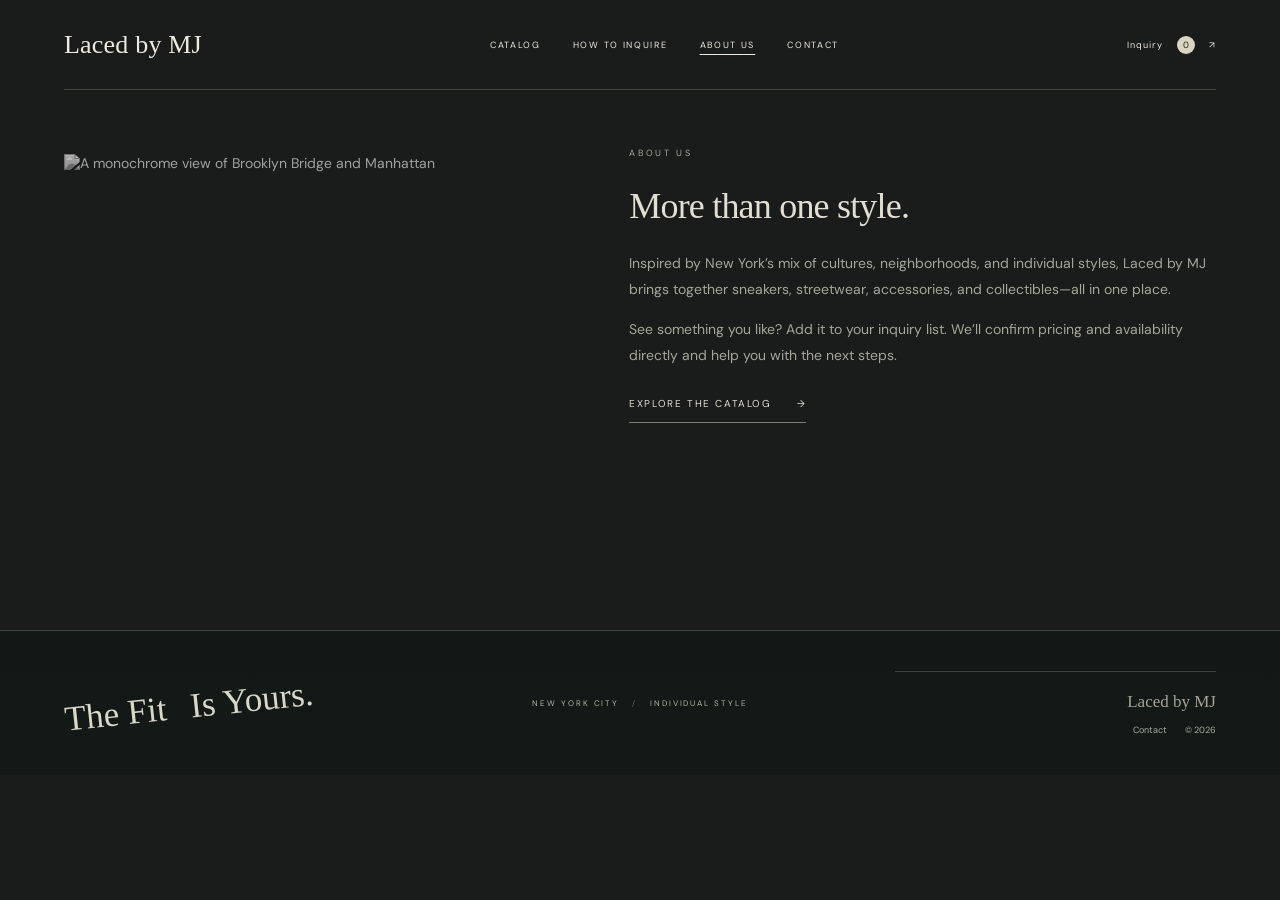
==== about.html @ bb08849c "Add Laced by MJ multi-page catalog site Co-Authored-By: Claude Sonnet 5.5 <noreply@anthropic.com> Cl" ====
<!doctype html>
<html lang="en">
<head>
<meta charset="utf-8">
<meta name="viewport" content="width=device-width,initial-scale=1">
<title>Laced by MJ — About us</title>
<meta name="description" content="Inspired by New York's mix of cultures, neighborhoods and individual styles, Laced by MJ brings sneakers, streetwear, accessories and collectibles together in one place.">
<link rel="stylesheet" href="style.css">
<link rel="stylesheet" href="gotham.css">
<link rel="stylesheet" href="pages.css">
</head>
<body data-page="about">
<main id="main" class="inner">
  <section class="about" id="about">
    <img class="about-photo" src="https://laced-by-mj.yummydream.chatgpt.site/images/nyc-skyline.jpg" alt="A monochrome view of Brooklyn Bridge and Manhattan">
    <div class="about-story">
      <p class="eyebrow">ABOUT US</p>
      <h2>More than one style.</h2>
      <p>Inspired by New York’s mix of cultures, neighborhoods, and individual styles, Laced by MJ brings together sneakers, streetwear, accessories, and collectibles—all in one place.</p>
      <p>See something you like? Add it to your inquiry list. We’ll confirm pricing and availability directly and help you with the next steps.</p>
      <a class="text-link" href="catalog.html" style="margin-top:14px">Explore the catalog <span>→</span></a>
    </div>
  </section>
</main>
<script src="site.js"></script>
</body>
</html>
---- style.css ----
@import url('https://fonts.googleapis.com/css2?family=DM+Sans:wght@400;500;600;700&family=Space+Grotesk:wght@400;500;600;700&display=swap');
:root{--ink:#20221f;--muted:#71756e;--paper:#f8f8f4;--line:#e1e3da;--lime:#d8f36a;--white:#fff}*{box-sizing:border-box}html{scroll-behavior:smooth;scroll-padding-top:100px}body{margin:0;background:var(--paper);color:var(--ink);font-family:'DM Sans',Arial,sans-serif;font-size:14px}h1,h2,h3,p{margin:0}button,input,select,textarea{font:inherit}button,a,input,select,textarea{-webkit-tap-highlight-color:transparent}button,a{touch-action:manipulation}button{cursor:pointer}a{color:inherit;text-decoration:none}button{color:inherit}button:disabled{cursor:default;opacity:.55}button:focus-visible,a:focus-visible,input:focus-visible,select:focus-visible,textarea:focus-visible{outline:3px solid #597713;outline-offset:4px}button{background:none;border:none}img{max-width:100%;display:block}button:hover,a:hover{transition:background .18s,color .18s}.announcement{background:var(--ink);color:#fff;text-align:center;padding:11px 20px;font-size:10px;letter-spacing:1.8px}.announcement span{color:var(--lime);margin-left:26px;letter-spacing:.5px}header{height:95px;display:flex;align-items:center;justify-content:space-between;gap:24px;margin:0 5%;border-bottom:1px solid var(--line)}.logo{font-size:30px;font-weight:900;letter-spacing:-1.8px;font-style:italic;white-space:nowrap}.logo span{font-size:12px;vertical-align:top;letter-spacing:0;margin:4px 0 0 3px;display:inline-block}nav{display:flex;gap:34px;font-size:13px}nav a:hover{text-decoration:underline;text-underline-offset:5px}.bag{border:1px solid var(--ink);border-radius:5px;display:flex;align-items:center;gap:14px;padding:12px 16px;font-size:12px;font-weight:600}.bag:hover{background:var(--lime)}#bag-count{font-size:10px;background:var(--ink);color:white;min-width:20px;height:20px;display:grid;place-items:center;border-radius:50%}.hero{display:grid;grid-template-columns:1fr 1fr;min-height:535px;margin:0 5%;padding:36px 0 38px;gap:36px}.hero-copy{padding:30px 0 0 8px;display:flex;flex-direction:column;align-items:flex-start}.eyebrow{font-size:10px;font-weight:600;letter-spacing:1.6px;line-height:1.6}.dot{height:6px;width:6px;display:inline-block;background:#6d8d26;border-radius:50%;margin:0 6px 1px 0}h1{font-family:'Space Grotesk',Arial,sans-serif;font-size:clamp(62px,7.3vw,110px);font-weight:600;letter-spacing:-6px;line-height:.99;margin:24px 0 23px}h1 em{font-family:Georgia,serif;font-weight:400;letter-spacing:-5px}.hero-desc{font-size:15px;line-height:1.7;color:#65695f}.button{display:flex;align-items:center;justify-content:space-between;gap:36px;border-radius:4px;padding:16px 22px;font-size:12px;font-weight:600;min-height:48px;transition:transform .18s}.button:hover{transform:translateY(-2px)}.button span{font-size:18px;font-weight:400}.dark{background:var(--ink);color:white}.dark:hover{background:#3f4731}.outline{border:1px solid var(--ink);background:transparent}.outline:hover{background:var(--lime)}.hero-copy>.button{margin-top:28px}.hero-foot{font-size:8px;letter-spacing:1px;margin-top:36px;color:var(--muted)}.hero-art{position:relative;overflow:hidden;background:#e8eadf;border-radius:8px;min-height:460px}.art-label{position:absolute;top:24px;left:24px;font-size:9px;letter-spacing:1.6px;z-index:1}.art-type{position:absolute;top:77px;left:24px;font-family:'Space Grotesk',Arial,sans-serif;font-size:clamp(58px,7.8vw,116px);font-weight:700;line-height:.9;letter-spacing:-6px;color:#cfd4c2;transform:rotate(-6deg)}#hero-shoe{position:absolute;width:94%;height:76%;object-fit:contain;inset:11% 3% auto;mix-blend-mode:multiply;transform:rotate(-16deg);filter:drop-shadow(0 25px 14px #0002)}.art-sticker{background:var(--lime);width:95px;height:95px;display:grid;place-content:center;position:absolute;right:25px;top:32px;border-radius:50%;font-size:11px;font-weight:700;text-align:center;line-height:1.3;transform:rotate(12deg)}.art-bottom{position:absolute;bottom:20px;left:24px;right:24px;display:flex;align-items:center;justify-content:space-between;gap:18px;font-size:11px}.art-bottom a{width:38px;height:38px;border:1px solid #999f8d;display:grid;place-items:center;border-radius:50%;font-size:20px}.brand-strip{margin:0 5%;border-top:1px solid var(--line);border-bottom:1px solid var(--line);display:flex;justify-content:space-around;align-items:center;padding:29px 0;gap:18px}.brand-strip button{font-family:'Space Grotesk',Arial,sans-serif;font-size:20px;letter-spacing:-1px;font-weight:700;color:#6d7167}.brand-strip button:hover{color:var(--ink)}.brand-strip button:nth-child(2),.brand-strip button:nth-child(3){font-style:italic;font-size:25px}.catalog{padding:72px 5% 60px}.section-head{display:flex;justify-content:space-between;align-items:flex-end;gap:20px;margin-bottom:28px}h2{font-family:'Space Grotesk',Arial,sans-serif;font-size:38px;line-height:1.12;letter-spacing:-1.8px;font-weight:500}.section-head h2{margin-top:10px}.period{color:#78982c}.section-head>p{font-size:12px;color:var(--muted);padding-bottom:5px}.search-row{display:flex;gap:24px;border-top:1px solid var(--line);border-bottom:1px solid var(--line);padding:18px 0;margin-bottom:24px}.search-wrap{display:flex;gap:12px;align-items:center;flex:1}.search-wrap input{width:100%;border:0;background:none;outline:none;padding:10px 4px;font-size:13px}.sort-label{display:flex;align-items:center;gap:10px;font-size:11px;color:var(--muted);white-space:nowrap}select{background:none;border:1px solid var(--line);padding:10px 12px;border-radius:4px;font-size:12px;color:var(--ink);max-width:100%}.sort-label select{border:0;font-weight:600}.catalog-layout{display:grid;grid-template-columns:180px 1fr;gap:34px}.filter-heading{display:flex;align-items:center;justify-content:space-between;margin:2px 0 28px}.filter-heading h3{font-size:14px}.filter-heading button{font-size:11px;color:var(--muted);text-decoration:underline;text-underline-offset:3px}fieldset{margin:0 0 25px;padding:0;border:0}legend{padding:0;margin:0 0 14px;font-size:12px;font-weight:700}.filter-options{display:grid;gap:10px}.filter-options label{display:flex;align-items:center;gap:8px;font-size:12px;color:#5d6258;cursor:pointer}.filter-options input{margin:0;width:14px;height:14px;accent-color:var(--ink)}.filter-options small{margin-left:auto;font-size:10px;color:#989c92}.size-label{font-size:12px;font-weight:700;display:block;margin:0 0 12px}#size-filter{width:100%}.filter-note{font-size:10px;color:var(--muted);line-height:1.7;margin-top:18px}.results-bar{display:flex;align-items:center;justify-content:space-between;gap:12px;min-height:24px;margin-bottom:16px;font-size:11px;color:var(--muted)}#active-filter{font-size:10px;color:var(--ink)}.grid{display:grid;grid-template-columns:repeat(3,minmax(0,1fr));gap:28px 20px}.card{min-width:0;display:flex;flex-direction:column}.product-image{position:relative;aspect-ratio:1.25;background:white;border-radius:6px;overflow:hidden;width:100%;padding:0;border:1px solid #eeefe9}.product-image img{width:100%;height:100%;object-fit:contain;padding:16px;transition:transform .3s}.product-image:hover img{transform:scale(1.07)}.image-tag{position:absolute;left:12px;top:12px;font-size:8px;background:var(--paper);border-radius:2px;padding:5px 7px;letter-spacing:.7px;z-index:1}.quick-arrow{position:absolute;bottom:12px;right:12px;background:var(--lime);width:28px;height:28px;border-radius:50%;display:grid;place-items:center;font-size:17px;opacity:0;transition:opacity .2s}.product-image:hover .quick-arrow{opacity:1}.card-meta{margin:14px 0 7px;display:flex;justify-content:space-between;gap:10px;font-size:9px;text-transform:uppercase;letter-spacing:.7px;color:var(--muted)}.card-title{font-size:13px;line-height:1.5;font-weight:600;text-align:left;padding:0;display:block}.card-title:hover{text-decoration:underline;text-underline-offset:3px}.card-sizes{font-size:10px;color:var(--muted);margin:7px 0 14px;line-height:1.6}.card-bottom{display:flex;align-items:center;justify-content:space-between;gap:10px;border-top:1px solid var(--line);padding-top:12px;margin-top:auto}.card-bottom span{font-size:10px;color:var(--muted)}.card-bottom button{font-size:11px;font-weight:600;padding:3px 0}.card-bottom button:hover{color:#678622}.no-photo{height:100%;display:flex;flex-direction:column;align-items:center;justify-content:center;color:#a5aa9a;gap:14px;background:#eff0e9}.no-photo b{font-family:'Space Grotesk',Arial,sans-serif;letter-spacing:-2px;font-size:32px;opacity:.45}.no-photo small{font-size:9px;letter-spacing:1px}.load-area{display:flex;flex-direction:column;align-items:center;margin-top:38px;gap:16px}.load-area p{font-size:10px;color:var(--muted)}#empty{padding:70px 20px;text-align:center}#empty p{margin:12px 0 24px;color:var(--muted)}#empty button{margin:auto}.how{background:var(--ink);color:white;padding:65px 5%;display:grid;grid-template-columns:1fr 1.3fr;gap:60px}.how .eyebrow{color:var(--lime);margin-bottom:16px}.how h2{font-size:34px;line-height:1.2}.steps{display:grid;grid-template-columns:repeat(3,1fr);gap:28px}.steps span{color:var(--lime);font-size:11px}.steps h3{font-size:14px;margin:22px 0 12px}.steps p{font-size:11px;line-height:1.8;color:#b8bdb1}footer{margin:0 5%;padding:38px 0 28px;display:flex;flex-wrap:wrap;align-items:center;justify-content:space-between;gap:24px}footer>p{color:var(--muted);font-size:12px}footer>div{width:100%;display:flex;justify-content:space-between;border-top:1px solid var(--line);padding-top:20px;font-size:10px;color:var(--muted)}dialog{padding:0;border:0;border-radius:10px;background:var(--paper);color:var(--ink);width:min(850px,94vw);max-height:90dvh;overflow:auto;box-shadow:0 25px 100px #0004}dialog::backdrop{background:#111a;backdrop-filter:blur(4px)}.close{position:absolute;right:14px;top:14px;width:34px;height:34px;display:grid;place-items:center;border-radius:50%;background:white;z-index:5;font-size:24px;box-shadow:0 0 0 1px var(--line)}.product-detail{display:grid;grid-template-columns:1fr 1fr}.detail-image{background:white;display:flex;align-items:center;justify-content:center;min-height:430px}.detail-image img{width:100%;height:100%;object-fit:contain;padding:25px}.detail-image .no-photo{width:100%}.detail-copy{padding:60px 30px 30px}.detail-copy h2{font-size:28px;margin:12px 0 16px;letter-spacing:-1px}.detail-code{font-size:11px;color:var(--muted);margin-bottom:26px}.detail-copy label{display:block;font-weight:600;font-size:12px;margin-bottom:12px}.size-buttons{display:flex;flex-wrap:wrap;gap:6px;margin-bottom:20px}.size-buttons button{border:1px solid var(--line);background:white;border-radius:3px;min-width:39px;min-height:36px;padding:7px;font-size:11px}.size-buttons button[aria-pressed=true]{background:var(--ink);color:white;border-color:var(--ink)}.detail-copy .button{width:100%}.detail-copy .fine{margin-top:14px}.fine{font-size:10px;line-height:1.7;color:var(--muted)}.inquiry-inner{padding:45px 36px 32px}.inquiry-inner h2{margin:9px 0 12px}.muted{color:var(--muted);font-size:12px}.inquiry-item{display:grid;grid-template-columns:65px 1fr 26px;gap:14px;align-items:center;border-bottom:1px solid var(--line);padding:18px 0}.inquiry-item img{width:65px;height:55px;object-fit:contain;background:white;border-radius:3px}.inquiry-item h3{font-size:12px;line-height:1.6}.inquiry-item p{font-size:10px;color:var(--muted);margin-top:5px}.remove-item{font-size:20px}.empty-inquiry{text-align:center;padding:45px 15px}.empty-inquiry p{margin-bottom:20px;color:var(--muted);font-size:12px}.empty-inquiry button{margin:auto}#inquiry-actions label{display:block;font-size:12px;margin:25px 0 10px}textarea{width:100%;padding:12px;border:1px solid var(--line);background:white;resize:vertical;border-radius:4px;font-size:12px}#inquiry-actions .button{width:100%;margin:12px 0}#inquiry-actions a.button{margin-top:20px}#inquiry-actions .fine{margin-top:15px}.recipient-note{font-size:11px;line-height:1.6;color:#777b70;margin-top:12px}.toast{position:fixed;bottom:24px;left:50%;transform:translate(-50%,20px);opacity:0;pointer-events:none;background:var(--ink);color:white;border-radius:5px;padding:14px 23px;font-size:12px;z-index:20;transition:.2s;max-width:90vw;text-align:center}.toast.show{opacity:1;transform:translate(-50%,0)}.skip{position:absolute;left:10px;top:-80px;background:var(--lime);padding:12px;z-index:100}.skip:focus{top:10px}.filter-toggle{display:none}[hidden]{display:none!important}
@media(min-width:1500px){header,.hero,.brand-strip,footer{max-width:1400px;margin-left:auto;margin-right:auto}.catalog{max-width:1555px;margin:auto}}
@media(max-width:1050px){header{height:80px}.hero{gap:20px;min-height:460px}.hero-art{min-height:420px}.hero-copy{padding-top:20px}h1{letter-spacing:-4px}.catalog-layout{grid-template-columns:150px 1fr;gap:24px}.grid{gap:24px 14px}.card-meta{font-size:8px;flex-wrap:wrap;gap:5px}.how{grid-template-columns:1fr;gap:35px}.how h2{font-size:36px}.steps{gap:35px}.hero-foot{font-size:7px}.brand-strip button{font-size:17px}}
@media(max-width:760px){.announcement{font-size:8px;padding:10px 8px;letter-spacing:1px}.announcement span{margin-left:14px;font-size:9px}header{margin:0 5%;height:76px;gap:10px}.logo{font-size:26px}nav{display:none}.bag{font-size:10px;padding:10px;gap:9px}.hero{grid-template-columns:1fr;gap:28px;margin:0 5%;padding:30px 0}.hero-copy{padding:5px 0}.hero-copy .eyebrow{font-size:8px}h1{font-size:77px;letter-spacing:-5px;margin:18px 0}.hero-desc{font-size:13px}.hero-copy>.button{margin-top:20px}.hero-foot{margin-top:22px;font-size:7px}.hero-art{min-height:330px}.art-type{font-size:94px;top:65px;left:25px}.art-sticker{height:76px;width:76px;font-size:9px;right:20px;top:25px}#hero-shoe{height:85%;inset:6% 3% auto;width:94%}.art-bottom{font-size:10px}.brand-strip{display:grid;grid-template-columns:repeat(3,1fr);text-align:center;gap:24px;padding:25px 0}.brand-strip button{font-size:17px}.brand-strip button:nth-child(2),.brand-strip button:nth-child(3){font-size:21px}.catalog{padding-top:42px}.section-head{display:block;margin-bottom:20px}.section-head h2{font-size:31px}.section-head>p{font-size:11px;margin-top:12px}.search-row{gap:10px;flex-wrap:wrap;padding:10px 0;margin-bottom:18px}.search-wrap{flex-basis:100%;border-bottom:1px solid var(--line);padding-bottom:5px}.search-wrap input{font-size:12px;min-height:38px}.filter-toggle{display:flex;justify-content:space-between;gap:35px;padding:10px 0;font-size:12px}.sort-label{margin-left:auto;font-size:10px}.sort-label select{padding:10px 3px;font-size:11px}.catalog-layout{display:block}#filters{display:none;margin-bottom:22px;padding:20px;border:1px solid var(--line);border-radius:5px}#filters.open{display:grid;grid-template-columns:1fr 1fr;gap:20px}.filter-heading{grid-column:1/-1;margin:0}fieldset{margin:0}.size-label{margin:0}.filter-note{grid-column:1/-1;margin:0}.filter-options{gap:12px}.filter-options input{width:17px;height:17px}.results-bar{font-size:10px}.grid{grid-template-columns:repeat(2,minmax(0,1fr));gap:24px 12px}.product-image{aspect-ratio:1.1}.product-image img{padding:10px}.image-tag{font-size:6px;top:8px;left:8px;padding:4px}.card-title{font-size:11px}.card-meta{font-size:7px;margin-top:10px}.card-sizes{font-size:9px;margin:6px 0 11px}.card-bottom span{font-size:8px}.card-bottom button{font-size:10px;min-height:30px}.card-bottom{gap:4px;padding-top:7px}.quick-arrow{display:none}.no-photo b{font-size:24px}.no-photo small{font-size:7px}.how{padding:40px 5%}.how h2{font-size:30px}.steps{grid-template-columns:1fr;gap:25px}.steps>div{display:grid;grid-template-columns:30px 1fr;column-gap:10px}.steps h3{margin:0 0 8px}.steps span{padding-top:2px}.steps p{grid-column:2;font-size:12px}.product-detail{grid-template-columns:1fr}.detail-image{min-height:230px;height:230px}.detail-copy{padding:25px 23px}.detail-copy h2{font-size:25px}.size-buttons button{min-width:43px;min-height:40px}.inquiry-inner{padding:48px 22px 24px}.inquiry-inner h2{font-size:29px}.close{position:absolute;float:none;top:12px;margin:0}.inquiry-item{grid-template-columns:55px 1fr 26px;gap:10px}.inquiry-item img{width:55px}.inquiry-item h3{font-size:11px}footer>.logo{font-size:26px}footer>p{font-size:11px}footer>div{font-size:9px;gap:15px}dialog{max-height:92dvh}.button{min-height:46px}.card{animation:none}}
@media(prefers-reduced-motion:reduce){*{scroll-behavior:auto!important;transition:none!important;animation:none!important}}

.business-logo{max-width:220px;max-height:48px;object-fit:contain}body:has(dialog[open]){overflow:hidden}

.requested-size{width:100%;padding:13px;border:1px solid var(--line);border-radius:4px;background:white;margin-bottom:15px;font-size:13px}

@media(max-width:420px){header .logo{font-size:21px;letter-spacing:-1px}header .bag{font-size:9px;padding:8px;gap:6px}}

.contact{display:grid;grid-template-columns:1fr 1fr;gap:60px;padding:70px 7%;border-top:1px solid var(--line);align-items:center}.contact h2{font-family:'Space Grotesk',sans-serif;font-size:44px;letter-spacing:-2px;margin:14px 0 18px}.contact-copy>p:not(.eyebrow){max-width:460px;line-height:1.8;color:var(--muted)}.contact-catalog{display:inline-flex;gap:18px;margin-top:24px;font-weight:600;border-bottom:1px solid var(--ink);padding-bottom:5px}.contact-card{padding:32px;background:var(--white);border:1px solid var(--line);border-radius:8px;min-width:0}.contact-address{display:block;font-size:clamp(18px,2.2vw,28px);font-weight:600;letter-spacing:-.7px;margin:16px 0 12px;overflow-wrap:anywhere}.contact-card>p:not(.eyebrow){color:var(--muted);line-height:1.7}.contact-card .button{margin-top:24px}.contact a:focus-visible,nav a:focus-visible{outline:2px solid var(--ink);outline-offset:5px}
@media(max-width:760px){header{display:grid;grid-template-columns:minmax(0,1fr) auto;height:auto;min-height:76px;padding:16px 0;row-gap:18px}header>.logo{grid-column:1;grid-row:1}header>.bag{grid-column:2;grid-row:1}header nav{display:flex;grid-column:1/-1;grid-row:2;justify-content:center;gap:24px;font-size:11px;padding:4px 0}.contact{grid-template-columns:1fr;gap:26px;padding:40px 5%}.contact h2{font-size:32px;letter-spacing:-1.3px}.contact-card{padding:24px}.contact-address{font-size:20px}.contact-copy>p:not(.eyebrow){font-size:13px}}

.about{display:grid;grid-template-columns:1fr 1.25fr;gap:60px;padding:70px 7%;border-top:1px solid var(--line);background:var(--paper)}.about h2{font-family:'Space Grotesk',sans-serif;font-size:44px;letter-spacing:-2px;margin:14px 0 24px}.about-signature{font-family:'Space Grotesk',sans-serif;font-size:17px;font-weight:500;color:var(--muted)}.about-story{max-width:600px}.about-story p{line-height:1.85;color:var(--muted);margin-bottom:18px}.about-story .about-lead{font-family:'Space Grotesk',sans-serif;font-size:25px;font-weight:600;line-height:1.4;letter-spacing:-.6px;color:var(--ink)}.about-link{display:inline-flex;gap:24px;margin-top:6px;font-weight:600;border-bottom:1px solid var(--ink);padding-bottom:5px}.about a:focus-visible{outline:2px solid var(--ink);outline-offset:5px}@media(max-width:760px){header nav{gap:18px;font-size:10px}.about{grid-template-columns:1fr;gap:24px;padding:40px 5%}.about h2{font-size:32px;letter-spacing:-1.3px;margin-bottom:16px}.about-story .about-lead{font-size:22px}.about-story p{font-size:13px}}
---- gotham.css ----
@font-face{font-family:Caveat;src:url('https://laced-by-mj.yummydream.chatgpt.site/fonts/caveat.ttf') format('truetype');font-style:normal;font-weight:400 700;font-display:swap}
:root{--paper:#191c1b;--ink:#e2ded1;--muted:#a6a697;--line:#3c413b;--white:#242825;--lime:#c4c5ac;color-scheme:dark}
html{scroll-padding-top:30px}body{background:var(--paper);color:var(--ink);font-size:14px}a,button,input,select,textarea{outline-offset:5px}a:focus-visible,button:focus-visible,input:focus-visible,select:focus-visible,textarea:focus-visible{outline:2px solid #ddd8c2}h1,h2{font-family:Georgia,'Times New Roman',serif;font-weight:400;letter-spacing:-1.8px}.eyebrow{font-size:10px;letter-spacing:2.7px;font-weight:400;color:var(--muted)}.button{border-radius:0;min-height:48px;font-size:10px;letter-spacing:1.6px;text-transform:uppercase;padding:15px 21px}.button span{font-size:17px}.outline,.dark{border:1px solid #85897b;background:transparent;color:var(--ink)}.outline:hover,.dark:hover{background:#363d32;color:#f3f0e5}.button:disabled{opacity:.4}.text-link{font-size:10px;text-transform:uppercase;letter-spacing:1.6px;display:inline-flex;gap:25px;border-bottom:1px solid #777f6c;padding-bottom:12px}.text-link:hover{color:#fff}.skip{background:var(--ink);color:var(--paper)}
header{position:absolute;z-index:3;left:5%;top:0;width:90%;height:90px;max-width:none;margin:0;border-bottom:1px solid #b8b8a442;gap:25px;color:#eeeadd}header>.logo{font-family:Georgia,serif;font-style:normal;font-size:26px;font-weight:400;letter-spacing:.2px}.logo .business-logo{max-height:42px;width:auto}nav{font-size:9px;text-transform:uppercase;letter-spacing:1.7px;gap:32px}nav a{padding:12px 0}.bag{font-size:9px;border:0;border-radius:0;padding:10px 0;letter-spacing:1px;font-weight:400}.bag:hover{background:transparent;color:#fff}#bag-count{background:#d8d6c1;color:#22261f;font-size:9px;min-width:18px;height:18px}
.nyc-hero{position:relative;isolation:isolate;min-height:690px;display:flex;align-items:center;margin:0;overflow:hidden;padding:150px 5% 115px;background:#191c1b}.skyline-photo{position:absolute;z-index:-3;inset:0;width:100%;height:100%;object-fit:cover;object-position:center 57%;filter:saturate(.2) brightness(.54)}.hero-shade{position:absolute;inset:0;z-index:-2;background:linear-gradient(180deg,#1219180a 35%,#191c1b00 65%,#191c1b 100%),linear-gradient(90deg,#0e14133d,transparent 65%)}.nyc-hero-copy{max-width:850px}.nyc-hero-copy .eyebrow{color:#d3d0c2;font-size:9px}.nyc-hero h1{font-size:clamp(54px,6.1vw,90px);line-height:1.08;margin:32px 0 28px;letter-spacing:-2px;color:#eeeadd}.nyc-hero-desc{font-size:15px;line-height:1.7;color:#dedbd0}.nyc-hero-copy .button{display:inline-flex;min-width:255px;margin-top:30px}.hero-signature{position:absolute;right:9%;bottom:175px;font-family:Caveat,cursive;font-size:36px;line-height:1.05;color:#e6e1d2;transform:rotate(-5deg)}.hero-signature span{display:block;margin-left:38px}
.shop-brands{max-width:1380px;padding:40px 0 60px;margin:0 5%}.shop-brands:before{content:'';display:block;border-top:1px solid var(--line);margin-bottom:35px}.shop-brands h2{font-size:clamp(38px,4.4vw,62px);margin:20px 0 20px}.shop-intro{color:var(--muted);line-height:1.7;font-size:14px}.brand-grid{display:grid;grid-template-columns:repeat(4,minmax(0,1fr));gap:15px 24px;margin:45px 0 45px}.brand-card{display:flex;flex-direction:column;align-items:center;width:100%;min-width:0;text-align:center;border-bottom:1px solid var(--line);padding:8px 0 18px;color:var(--ink)}.brand-photo{display:flex;align-items:center;justify-content:center;width:100%;height:200px;padding:10px}.brand-photo img{width:100%;height:100%;object-fit:contain;transition:transform .25s ease;filter:brightness(.96)}.brand-card:hover .brand-photo img{transform:translateY(-5px) scale(1.025)}.brand-name{font-family:'Space Grotesk',Arial,sans-serif;font-size:clamp(16px,1.8vw,24px);font-weight:600;line-height:1.2;margin:12px 0 14px}.brand-card[data-brand='Fear of God Essentials'] .brand-name{font-weight:400}.brand-arrow{color:var(--muted);font-size:20px;line-height:1}.brand-card:hover .brand-name{color:#fff}
.catalog{padding:50px 0 60px;margin:0 5%;border-top:1px solid var(--line);max-width:none}.section-head h2{font-family:Georgia,serif;font-size:42px;font-weight:400;letter-spacing:-1px}.section-head>p{color:var(--muted)}.search-wrap input,.sort-label select,#size-filter{background:transparent;color:var(--ink)}input::placeholder,textarea::placeholder{color:#989e91}.search-row{border-color:var(--line)}.sort-label select option,#size-filter option{background:#242825}.filter-options label{color:#c0c2b7}.filter-options input{accent-color:#b6bba5}.filter-options small,.card-meta,.card-sizes,.card-bottom>span,.filter-note,.results-bar,.load-area p{color:var(--muted)}.product-image{background:#eae7df;border-radius:2px}.product-image img{mix-blend-mode:multiply}.image-tag{background:#e2dfd4;color:#333930}.quick-arrow{background:#191c1b;color:#e2ded1}.card-title{color:var(--ink)}.card-bottom{border-color:var(--line)}.card-bottom button{color:#dddcc8}.no-photo{background:#272e28;color:#a9ae9b}.filter-heading button{color:var(--ink)}.filter-toggle{color:var(--ink)}#empty{color:var(--ink)}.load-area .button{margin-left:auto;margin-right:auto}
.how{margin:0 5%;padding:45px 0 55px;border-top:1px solid var(--line);background:transparent;grid-template-columns:1fr 1.5fr;gap:50px}.how h2{font-family:Georgia,serif;font-size:36px;line-height:1.15;font-weight:400;letter-spacing:-1px}.steps p{color:var(--muted)}.steps h3{font-size:13px}.steps span{color:#bbbfa5}
.about{max-width:none;margin:0 5%;padding:35px 0 40px;display:grid;grid-template-columns:1fr 1.15fr;gap:55px;border-top:1px solid var(--line);background:transparent;align-items:center}.about-photo{width:100%;height:260px;object-fit:cover;filter:grayscale(1) brightness(.72)}.about-story{max-width:650px}.about-story .eyebrow{margin-bottom:24px;font-size:9px}.about h2{font-family:Georgia,serif;font-size:36px;line-height:1.15;letter-spacing:-.8px;font-weight:400;margin:0 0 24px}.about-story p{font-size:14px;line-height:1.85;color:var(--muted);margin:0 0 14px}.about-story p:last-child{margin-bottom:0}
.city-footer{position:relative;isolation:isolate;max-width:none;min-height:145px;margin:0;padding:28px 5%;display:grid;grid-template-columns:1fr 1.4fr 1fr;align-items:center;gap:30px;background:linear-gradient(#111815df,#111815b8),url('https://laced-by-mj.yummydream.chatgpt.site/images/nyc-skyline.jpg') center 67%/cover;border-top:1px solid var(--line)}.city-footer .footer-signature{font-family:Caveat,cursive;font-size:35px;line-height:.85;color:#d9d7c6;margin:0;transform:rotate(-6deg)}.footer-signature span{padding-left:24px}.city-footer .footer-location{font-size:8px;letter-spacing:1.9px;text-align:center;color:#b2b5a4;margin:0}.footer-location>span{margin:0 13px;color:#626b5c}.footer-end{display:flex;flex-direction:column;align-items:flex-end;gap:12px}.city-footer .logo{font-family:Georgia,serif;font-size:17px;font-style:normal;font-weight:400;letter-spacing:0}.footer-links{display:flex;gap:18px;color:#a5ad9b;font-size:9px}.footer-links a:hover{color:#fff}
dialog{background:#202521;color:var(--ink);border:1px solid #58604f;box-shadow:0 25px 100px #000a}dialog::backdrop{background:#080e0dcc;backdrop-filter:blur(7px)}.close{background:#30372f;color:var(--ink);box-shadow:0 0 0 1px #5f6856}.detail-image{background:#eae7df}.detail-image img{mix-blend-mode:multiply}.detail-copy h2{font-family:Georgia,serif;font-weight:400}.detail-code,.fine,.muted,.recipient-note{color:#b2b6a7}.size-buttons button{background:#252d25;border-color:#56604d;color:var(--ink)}.size-buttons button[aria-pressed=true]{background:#c6cab1;color:#1b211a}.requested-size,textarea{background:#192019;color:var(--ink);border-color:#56604d}.inquiry-inner h2{font-family:Georgia,serif;font-size:34px}.inquiry-item img{background:#eae7df}.inquiry-item h3{color:var(--ink)}.inquiry-item p{color:var(--muted)}.toast{background:#d6d8c6;color:#1a2119}.business-logo{object-fit:contain}
@media(min-width:1500px){.shop-brands,.catalog,.about,.how{margin-left:auto;margin-right:auto;width:90%;max-width:1380px}.nyc-hero{padding-left:max(5%,calc((100vw - 1380px)/2))}.brand-photo{height:230px}}
@media(max-width:1050px){header{gap:18px;height:85px}nav{gap:20px;font-size:8px;letter-spacing:1px}header>.logo{font-size:23px}.hero-signature{right:6%;bottom:160px;font-size:31px}.nyc-hero{min-height:620px}.nyc-hero h1{font-size:64px}.brand-photo{height:160px}.about{gap:35px}.about h2{font-size:30px}.about-story p{font-size:13px}.footer-location>span{margin:0 5px}}
@media(max-width:760px){html{scroll-padding-top:20px}header{left:5%;width:90%;min-height:100px;height:auto;padding:20px 0 15px;display:grid;grid-template-columns:1fr auto;gap:14px}header>.logo{grid-row:1;grid-column:1;font-size:23px}header>.bag{grid-row:1;grid-column:2;font-size:9px;padding:5px 0;gap:7px}header nav{display:flex;grid-row:2;grid-column:1/-1;justify-content:space-between;gap:12px;font-size:8px;letter-spacing:1px;padding:0}header nav a{padding:5px 0}.nyc-hero{min-height:620px;padding:185px 5% 110px;align-items:flex-start}.skyline-photo{object-position:58% center;filter:saturate(.15) brightness(.45)}.nyc-hero h1{font-size:clamp(43px,9vw,65px);letter-spacing:-1.6px;line-height:1.1;margin:26px 0 22px}.nyc-hero-copy .eyebrow{font-size:8px;letter-spacing:2px}.nyc-hero-desc{font-size:12px;max-width:260px}.nyc-hero-copy .button{min-width:235px;margin-top:25px;font-size:9px}.hero-signature{right:6%;bottom:62px;font-size:26px}.hero-signature span{margin-left:20px}.shop-brands{padding:15px 0 40px}.shop-brands:before{margin-bottom:26px}.shop-brands h2{font-size:39px;margin:17px 0}.shop-intro{font-size:12px;max-width:300px}.eyebrow{font-size:9px;letter-spacing:2px}.brand-grid{grid-template-columns:repeat(2,minmax(0,1fr));gap:15px 20px;margin:30px 0}.brand-photo{height:145px;padding:8px 0}.brand-name{font-size:17px;margin:10px 0 12px}.brand-arrow{font-size:17px}.brand-card{padding:0 0 16px}.text-link{font-size:9px;letter-spacing:1.3px}.catalog{padding:35px 0 45px}.section-head h2{font-size:32px}.search-row{padding-top:8px}.sort-label select{color:var(--ink)}#filters.open{background:#222920;border-color:var(--line)}.product-image{aspect-ratio:1.08}.product-image img{padding:12px}.how{margin:0 5%;padding:35px 0;grid-template-columns:1fr;gap:30px}.how h2{font-size:30px}.steps{gap:24px}.about{margin:0 5%;padding:28px 0 35px;grid-template-columns:1fr;gap:28px}.about-photo{height:220px}.about h2{font-size:31px;margin-bottom:20px}.about-story .eyebrow{margin-bottom:18px}.about-story p{font-size:13px}.city-footer{min-height:145px;padding:25px 5%;grid-template-columns:1fr 1fr;gap:20px}.city-footer .footer-signature{font-size:29px}.city-footer .footer-location{grid-column:1/-1;grid-row:2;font-size:7px;letter-spacing:1.5px}.footer-end{gap:9px}.city-footer .logo{font-size:15px}.footer-links{font-size:8px;gap:12px}.detail-copy h2{font-size:26px}.inquiry-inner h2{font-size:30px}.detail-image{height:260px}.detail-image img{padding:20px}}
@media(prefers-reduced-motion:reduce){html{scroll-behavior:auto}*,*:before,*:after{transition:none!important;animation:none!important}}

.contact-page{margin:0 5%;padding:55px 0 65px;border-top:1px solid var(--line)}.contact-page h2{font-size:clamp(34px,4vw,52px);margin:22px 0}.contact-intro{max-width:650px;color:var(--muted);line-height:1.85}.contact-options{display:grid;grid-template-columns:1fr 1fr;gap:60px;margin-top:35px}.contact-option{padding:28px 0;border-top:1px solid var(--line);min-width:0}.contact-email{display:block;font-size:clamp(18px,2.2vw,27px);overflow-wrap:anywhere;margin:20px 0;font-family:Georgia,serif}.contact-option h3{font-family:Georgia,serif;font-size:27px;font-weight:400;margin:20px 0}.contact-option>p:not(.eyebrow){font-size:13px;line-height:1.85;color:var(--muted);margin-bottom:25px}.coming-soon-label{font-size:9px;letter-spacing:2px;color:var(--muted)}@media(min-width:1500px){.contact-page{margin-left:auto;margin-right:auto;width:90%;max-width:1380px}}@media(max-width:760px){.contact-page{padding:35px 0 40px}.contact-options{grid-template-columns:1fr;gap:15px;margin-top:25px}.contact-intro{font-size:13px}.contact-email{font-size:22px}}
---- pages.css ----
/* Extra rules for the multi-page version */
main.inner{padding-top:110px;min-height:70vh}
main.inner>section:first-child{border-top:0}
.page-title{margin:0 5%;padding:40px 0 10px}
.page-title h1{font-size:clamp(44px,5.4vw,78px);line-height:1.08;margin:22px 0 18px;letter-spacing:-2px;color:#eeeadd}
.page-title p.lead{max-width:640px;color:var(--muted);line-height:1.8;font-size:15px}
.brand-card{cursor:pointer;text-decoration:none}
.steps-page{margin:0 5%;padding:35px 0 60px;border-top:1px solid var(--line)}
.steps-page .steps{grid-template-columns:repeat(3,1fr);gap:40px}
.steps-page .steps h3{font-family:Georgia,serif;font-size:26px;font-weight:400;margin:18px 0 12px}
.steps-page .steps p{font-size:14px;line-height:1.85}
.steps-page .steps span{font-size:11px;letter-spacing:2px}
.cta-row{margin:0 5%;padding:0 0 70px}
.cta-row .button{display:inline-flex;min-width:255px}
@media(max-width:760px){main.inner{padding-top:130px}.steps-page .steps{grid-template-columns:1fr;gap:28px}.page-title{padding-top:25px}}
@media(min-width:1500px){.page-title,.steps-page,.cta-row{margin-left:auto;margin-right:auto;width:90%;max-width:1380px}}
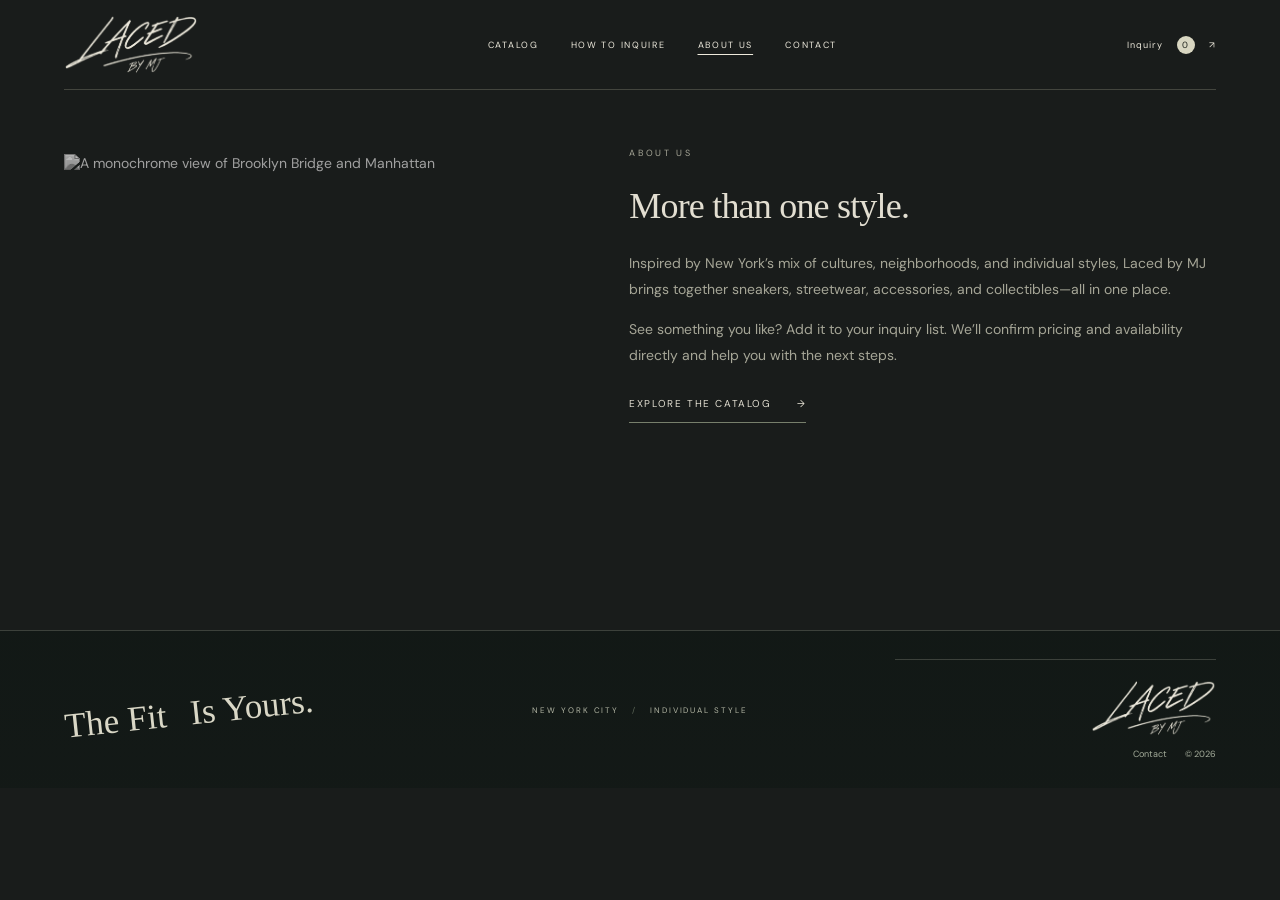
==== commit 7e7a20f2: "Add Laced by MJ signature logo to header, footer and favicon Co-Authored-By: Claude Sonnet 5.5 <nore" ====
--- a/about.html
+++ b/about.html
@@ -5,6 +5,7 @@
 <meta name="viewport" content="width=device-width,initial-scale=1">
 <title>Laced by MJ — About us</title>
 <meta name="description" content="Inspired by New York's mix of cultures, neighborhoods and individual styles, Laced by MJ brings sneakers, streetwear, accessories and collectibles together in one place.">
+<link rel="icon" type="image/png" href="images/logo.png">
 <link rel="stylesheet" href="style.css">
 <link rel="stylesheet" href="gotham.css">
 <link rel="stylesheet" href="pages.css">
--- a/gotham.css
+++ b/gotham.css
@@ -15,3 +15,4 @@
 @media(prefers-reduced-motion:reduce){html{scroll-behavior:auto}*,*:before,*:after{transition:none!important;animation:none!important}}
 
 .contact-page{margin:0 5%;padding:55px 0 65px;border-top:1px solid var(--line)}.contact-page h2{font-size:clamp(34px,4vw,52px);margin:22px 0}.contact-intro{max-width:650px;color:var(--muted);line-height:1.85}.contact-options{display:grid;grid-template-columns:1fr 1fr;gap:60px;margin-top:35px}.contact-option{padding:28px 0;border-top:1px solid var(--line);min-width:0}.contact-email{display:block;font-size:clamp(18px,2.2vw,27px);overflow-wrap:anywhere;margin:20px 0;font-family:Georgia,serif}.contact-option h3{font-family:Georgia,serif;font-size:27px;font-weight:400;margin:20px 0}.contact-option>p:not(.eyebrow){font-size:13px;line-height:1.85;color:var(--muted);margin-bottom:25px}.coming-soon-label{font-size:9px;letter-spacing:2px;color:var(--muted)}@media(min-width:1500px){.contact-page{margin-left:auto;margin-right:auto;width:90%;max-width:1380px}}@media(max-width:760px){.contact-page{padding:35px 0 40px}.contact-options{grid-template-columns:1fr;gap:15px;margin-top:25px}.contact-intro{font-size:13px}.contact-email{font-size:22px}}
+.logo .business-logo{height:60px;max-height:none;max-width:none;width:auto}.city-footer .logo .business-logo{height:56px}@media(max-width:760px){.logo .business-logo{height:50px}.city-footer .logo .business-logo{height:46px}}
